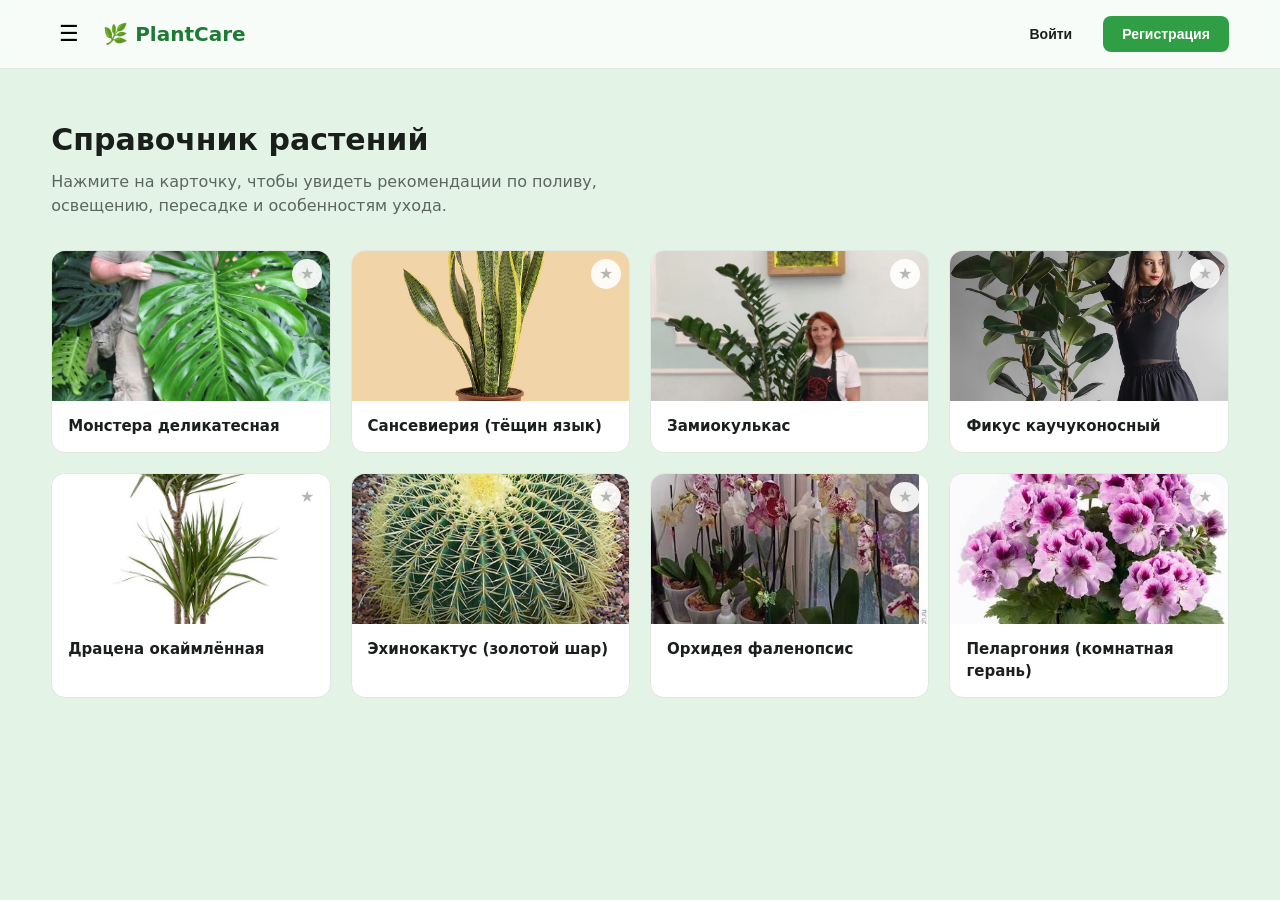
==== app/FrontEnd/catalog.html @ ca209382 "front initial" ====
<!DOCTYPE html>
<html lang="ru">
<head>
<meta charset="UTF-8">
<meta name="viewport" content="width=device-width, initial-scale=1.0">
<title>Справочник растений — PlantCare</title>
<link rel="stylesheet" href="style.css">
<link rel="stylesheet" href="catalog.css">
</head>
<body>

<header class="site-header">
  <div class="container header-inner">
    <button class="burger" id="burgerBtn" aria-label="Открыть меню" aria-expanded="false">☰</button>

    <a href="index.html" class="logo">🌿 PlantCare</a>

    <div class="auth-actions">
      <button class="btn btn-ghost" id="loginBtn">Войти</button>
      <button class="btn btn-primary" id="registerBtn">Регистрация</button>
    </div>
  </div>
</header>

<div class="sidebar-overlay" id="sidebarOverlay"></div>

<aside class="sidebar" id="sidebar" aria-hidden="true">
  <div class="sidebar-header">
    <span class="logo">🌿 PlantCare</span>
    <button class="sidebar-close" id="sidebarClose" aria-label="Закрыть меню">✕</button>
  </div>
  <nav class="sidebar-nav">
    <a href="catalog.html" class="sidebar-link active">📖 Справочник</a>
    <a href="index.html#my-plants" class="sidebar-link">🪴 Мои растения</a>
    <a href="favorites.html" class="sidebar-link">⭐ Избранное</a>
    <a href="index.html#reminders" class="sidebar-link">🔔 Напоминания</a>
  </nav>
</aside>

<main class="catalog-page">
  <div class="container">
    <h1 class="catalog-title">Справочник растений</h1>
    <p class="catalog-subtitle">Нажмите на карточку, чтобы увидеть рекомендации по поливу, освещению, пересадке и особенностям ухода.</p>

    <div class="catalog-grid" id="catalogGrid" data-mode="all"></div>
  </div>
</main>

<div class="modal-overlay" id="modalOverlay"></div>
<div class="plant-modal" id="plantModal" aria-hidden="true">
  <button class="modal-close" id="modalClose" aria-label="Закрыть карточку">✕</button>
  <div class="modal-content" id="modalContent"></div>
</div>

<div class="auth-overlay" id="authOverlay"></div>

<div class="auth-modal" id="loginModal" aria-hidden="true">
  <button class="auth-modal-close" id="loginModalClose" aria-label="Закрыть">✕</button>
  <h2>Вход</h2>
  <form class="auth-form" id="loginForm">
    <label>Email
      <input type="email" name="email" required>
    </label>
    <label>Пароль
      <input type="password" name="password" required>
    </label>
    <button type="submit" class="btn btn-primary btn-block">Войти</button>
  </form>
  <p class="auth-switch">Нет аккаунта? <a href="#" id="switchToRegister">Зарегистрироваться</a></p>
</div>

<div class="auth-modal" id="registerModal" aria-hidden="true">
  <button class="auth-modal-close" id="registerModalClose" aria-label="Закрыть">✕</button>
  <h2>Регистрация</h2>
  <form class="auth-form" id="registerForm">
    <label>Имя
      <input type="text" name="name" required>
    </label>
    <label>Email
      <input type="email" name="email" required>
    </label>
    <label>Пароль
      <input type="password" name="password" required minlength="6">
    </label>
    <button type="submit" class="btn btn-primary btn-block">Зарегистрироваться</button>
  </form>
  <p class="auth-switch">Уже есть аккаунт? <a href="#" id="switchToLogin">Войти</a></p>
</div>

<script src="plants-data.js"></script>
<script src="catalog.js"></script>
<script src="script.js"></script>
</body>
</html>
---- app/FrontEnd/style.css ----
:root {
  --green: #2f9e44;
  --green-dark: #1f7a35;
  --green-light: #e6f4ea;
  --text: #1b1f1c;
  --text-muted: #5c665e;
  --border: #dfe7e1;
  --bg: #e3f4e7;
}

* { box-sizing: border-box; }

html, body {
  height: 100%;
}

body {
  margin: 0;
  font-family: "Segoe UI", system-ui, -apple-system, sans-serif;
  color: var(--text);
  line-height: 1.5;
  background: var(--bg);
}

.container {
  width: 92%;
  margin: 0 auto;
}

.site-header {
  position: sticky;
  top: 0;
  background: rgba(255, 255, 255, 0.7);
  backdrop-filter: blur(8px);
  border-bottom: 1px solid var(--border);
  z-index: 10;
}

.header-inner {
  display: flex;
  align-items: center;
  justify-content: space-between;
  height: 68px;
}

.logo {
  font-size: 20px;
  font-weight: 700;
  color: var(--green-dark);
  text-decoration: none;
  flex-shrink: 0;
}

.auth-actions {
  display: flex;
  gap: 12px;
  flex-shrink: 0;
  margin-left: auto;
}

.burger {
  display: flex;
  align-items: center;
  justify-content: center;
  background: none;
  border: none;
  font-size: 22px;
  cursor: pointer;
  padding: 4px 8px;
  margin-right: 16px;
  border-radius: 8px;
}

.burger:hover {
  background: var(--green-light);
}

.sidebar {
  position: fixed;
  top: 0;
  left: 0;
  height: 100%;
  width: 260px;
  background: #fff;
  border-right: 1px solid var(--border);
  z-index: 30;
  transform: translateX(-100%);
  transition: transform .25s ease;
  display: flex;
  flex-direction: column;
}

.sidebar.open {
  transform: translateX(0);
}

.sidebar-header {
  display: flex;
  align-items: center;
  justify-content: space-between;
  height: 68px;
  padding: 0 20px;
  border-bottom: 1px solid var(--border);
  flex-shrink: 0;
}

.sidebar-close {
  background: none;
  border: none;
  font-size: 18px;
  cursor: pointer;
  color: var(--text-muted);
  padding: 4px 8px;
  border-radius: 8px;
}

.sidebar-close:hover {
  background: var(--green-light);
  color: var(--green-dark);
}

.sidebar-nav {
  display: flex;
  flex-direction: column;
  padding: 12px 0;
}

.sidebar-link {
  display: flex;
  align-items: center;
  gap: 10px;
  padding: 12px 20px;
  color: var(--text);
  text-decoration: none;
  font-size: 15px;
  border-left: 3px solid transparent;
}

.sidebar-link:hover {
  background: var(--green-light);
}

.sidebar-link.active {
  border-left-color: var(--green);
  color: var(--green-dark);
  font-weight: 600;
  background: var(--green-light);
}

.sidebar-overlay {
  position: fixed;
  inset: 0;
  background: rgba(27, 31, 28, 0.35);
  z-index: 20;
  opacity: 0;
  pointer-events: none;
  transition: opacity .25s ease;
}

.sidebar-overlay.visible {
  opacity: 1;
  pointer-events: auto;
}

.btn {
  border-radius: 8px;
  border: 1px solid transparent;
  padding: 9px 18px;
  font-size: 14px;
  font-weight: 600;
  cursor: pointer;
  transition: background .15s, color .15s, border-color .15s;
}

.btn-primary {
  background: var(--green);
  color: #fff;
}
.btn-primary:hover { background: var(--green-dark); }

.btn-ghost {
  background: transparent;
  color: var(--text);
}
.btn-ghost:hover { color: var(--green-dark); }

.btn-outline {
  background: transparent;
  border-color: var(--green);
  color: var(--green-dark);
}
.btn-outline:hover { background: var(--green-light); }

.btn-lg {
  padding: 13px 26px;
  font-size: 16px;
}

.btn-block {
  width: 100%;
  padding: 11px 18px;
}

.auth-overlay {
  position: fixed;
  inset: 0;
  background: rgba(27, 31, 28, 0.45);
  z-index: 55;
  opacity: 0;
  pointer-events: none;
  transition: opacity .25s ease;
}

.auth-overlay.visible {
  opacity: 1;
  pointer-events: auto;
}

.auth-modal {
  display: none;
  position: fixed;
  top: 50%;
  left: 50%;
  transform: translate(-50%, -50%) scale(0.96);
  width: min(380px, 90vw);
  background: #fff;
  border-radius: 16px;
  box-shadow: 0 24px 60px rgba(0, 0, 0, 0.25);
  padding: 28px 28px 24px;
  z-index: 60;
  opacity: 0;
  transition: opacity .2s ease, transform .2s ease;
}

.auth-modal.open {
  display: block;
}

.auth-modal.visible {
  opacity: 1;
  transform: translate(-50%, -50%) scale(1);
}

.auth-modal h2 {
  margin: 0 0 20px;
  font-size: 20px;
}

.auth-modal-close {
  position: absolute;
  top: 12px;
  right: 12px;
  width: 30px;
  height: 30px;
  border-radius: 50%;
  border: none;
  background: transparent;
  font-size: 14px;
  cursor: pointer;
  color: var(--text-muted);
}

.auth-modal-close:hover {
  background: var(--green-light);
  color: var(--green-dark);
}

.auth-form {
  display: flex;
  flex-direction: column;
  gap: 14px;
}

.auth-form label {
  display: flex;
  flex-direction: column;
  gap: 6px;
  font-size: 13px;
  color: var(--text-muted);
}

.auth-form input {
  padding: 10px 12px;
  border: 1px solid var(--border);
  border-radius: 8px;
  font-size: 14px;
  font-family: inherit;
  color: var(--text);
}

.auth-form input:focus {
  outline: none;
  border-color: var(--green);
}

.auth-form .btn {
  margin-top: 4px;
}

.auth-switch {
  margin: 16px 0 0;
  font-size: 13px;
  color: var(--text-muted);
  text-align: center;
}

.auth-switch a {
  color: var(--green-dark);
  font-weight: 600;
  text-decoration: none;
}

.auth-switch a:hover {
  text-decoration: underline;
}

.hero {
  padding: 72px 0;
  background: radial-gradient(ellipse 900px 500px at 20% 0%, var(--green-light), transparent 70%);
}

.hero-inner {
  display: flex;
  align-items: center;
  gap: 48px;
}

.hero-text { flex: 1.2; }

.hero-text h1 {
  font-size: 40px;
  line-height: 1.2;
  margin: 0 0 16px;
}

.hero-text p {
  font-size: 17px;
  color: var(--text-muted);
  margin: 0 0 28px;
  max-width: 520px;
}

.hero-actions {
  display: flex;
  gap: 14px;
  flex-wrap: wrap;
}

.hero-image {
  flex: 1;
  display: flex;
  justify-content: center;
}

.hero-placeholder {
  width: 280px;
  height: 280px;
  border-radius: 50%;
  background: #fff;
  border: 1px solid var(--border);
  display: flex;
  align-items: center;
  justify-content: center;
  font-size: 64px;
  box-shadow: 0 12px 32px rgba(47, 158, 68, 0.15);
}

.features {
  padding: 72px 0;
}

.features h2 {
  text-align: center;
  font-size: 28px;
  margin: 0 0 40px;
}

.features-grid {
  display: grid;
  grid-template-columns: repeat(4, 1fr);
  gap: 20px;
}

.feature-card {
  background: #fff;
  border: 1px solid var(--border);
  border-radius: 14px;
  padding: 24px;
  scroll-margin-top: 90px;
  display: block;
  color: inherit;
  text-decoration: none;
  transition: border-color .15s, transform .15s;
}

a.feature-card:hover {
  border-color: var(--green);
  transform: translateY(-2px);
}

.feature-icon {
  font-size: 30px;
  margin-bottom: 12px;
}

.feature-card h3 {
  font-size: 17px;
  margin: 0 0 8px;
}

.feature-card p {
  font-size: 14px;
  color: var(--text-muted);
  margin: 0;
}

.site-footer {
  border-top: 1px solid var(--border);
  padding: 24px 0;
  color: var(--text-muted);
  font-size: 14px;
}

.footer-inner {
  display: flex;
  justify-content: space-between;
  align-items: center;
}

.footer-links {
  display: flex;
  gap: 20px;
}

.footer-links a {
  color: var(--text-muted);
  text-decoration: none;
}

@media (max-width: 860px) {
  .hero-inner { flex-direction: column; }
  .hero-text p { max-width: 100%; }
  .features-grid { grid-template-columns: repeat(2, 1fr); }
}

@media (max-width: 520px) {
  .auth-actions .btn-ghost { display: none; }
  .features-grid { grid-template-columns: 1fr; }
  .hero-text h1 { font-size: 30px; }
}
---- app/FrontEnd/catalog.css ----
.catalog-page {
  padding: 48px 0 80px;
}

.catalog-title {
  font-size: 30px;
  margin: 0 0 8px;
}

.catalog-subtitle {
  color: var(--text-muted);
  margin: 0 0 32px;
  max-width: 640px;
}

.catalog-grid {
  display: grid;
  grid-template-columns: repeat(auto-fill, minmax(220px, 1fr));
  gap: 20px;
}

.plant-card {
  background: #fff;
  border: 1px solid var(--border);
  border-radius: 14px;
  overflow: hidden;
  cursor: pointer;
  transition: border-color .15s, box-shadow .15s, transform .15s;
}

.plant-card:hover {
  border-color: var(--green);
  box-shadow: 0 8px 20px rgba(47, 158, 68, 0.12);
  transform: translateY(-2px);
}

.plant-card-image {
  position: relative;
  height: 150px;
  display: flex;
  align-items: center;
  justify-content: center;
  background: var(--green-light);
  font-size: 56px;
}

.plant-card-image img {
  width: 100%;
  height: 100%;
  object-fit: cover;
}

.plant-card-name {
  padding: 14px 16px;
  font-size: 15px;
  font-weight: 600;
}

.favorite-star {
  position: absolute;
  top: 8px;
  right: 8px;
  width: 30px;
  height: 30px;
  border: none;
  border-radius: 50%;
  background: rgba(255, 255, 255, 0.9);
  color: #b4b8b3;
  font-size: 16px;
  line-height: 1;
  cursor: pointer;
  display: flex;
  align-items: center;
  justify-content: center;
  transition: color .15s, transform .15s;
}

.favorite-star:hover {
  transform: scale(1.1);
}

.favorite-star.active {
  color: #f2b705;
}

.catalog-empty {
  color: var(--text-muted);
  font-size: 15px;
}

.catalog-empty a {
  color: var(--green-dark);
}

.modal-overlay {
  position: fixed;
  inset: 0;
  background: rgba(27, 31, 28, 0.45);
  z-index: 40;
  opacity: 0;
  pointer-events: none;
  transition: opacity .3s ease;
}

.modal-overlay.visible {
  opacity: 1;
  pointer-events: auto;
}

.plant-modal {
  display: none;
  position: fixed;
  background: #fff;
  border-radius: 14px;
  box-shadow: 0 24px 60px rgba(0, 0, 0, 0.25);
  z-index: 50;
  overflow: hidden;
  transition: top .35s ease, left .35s ease, width .35s ease, height .35s ease, border-radius .35s ease;
}

.plant-modal.open {
  display: block;
}

.modal-close {
  position: absolute;
  top: 12px;
  right: 12px;
  width: 32px;
  height: 32px;
  border-radius: 50%;
  border: none;
  background: rgba(255, 255, 255, 0.9);
  font-size: 15px;
  cursor: pointer;
  z-index: 2;
}

.modal-close:hover {
  background: var(--green-light);
}

.modal-content {
  height: 100%;
  overflow-y: auto;
}

.modal-image {
  height: 130px;
  display: flex;
  align-items: center;
  justify-content: center;
  background: var(--green-light);
  font-size: 64px;
  flex-shrink: 0;
}

.modal-image img {
  width: 100%;
  height: 100%;
  object-fit: cover;
}

.modal-body {
  padding: 16px 24px 20px;
}

.modal-body h2 {
  font-size: 20px;
  margin: 0 0 8px;
}

.toxic-badge {
  display: inline-flex;
  align-items: center;
  gap: 6px;
  font-size: 13px;
  font-weight: 600;
  padding: 4px 12px;
  border-radius: 999px;
  margin-bottom: 14px;
}

.toxic-badge.danger {
  background: #fdecec;
  color: #b3261e;
}

.toxic-badge.safe {
  background: var(--green-light);
  color: var(--green-dark);
}

.modal-section {
  margin-bottom: 14px;
}

.modal-section:last-child {
  margin-bottom: 0;
}

.modal-section-title {
  font-size: 13px;
  font-weight: 600;
  color: var(--text-muted);
  text-transform: uppercase;
  letter-spacing: .02em;
  margin: 0 0 4px;
  display: flex;
  align-items: center;
  gap: 6px;
}

.modal-text {
  font-size: 15px;
  margin: 0;
  line-height: 1.6;
}

.text-block .full-text {
  display: none;
}

.text-block.expanded .full-text {
  display: block;
}

.text-block.expanded .short-text {
  display: none;
}

.expand-toggle {
  background: none;
  border: none;
  color: var(--green-dark);
  font-size: 14px;
  font-weight: 600;
  padding: 4px 0;
  margin-top: 2px;
  cursor: pointer;
}

.expand-toggle:hover {
  text-decoration: underline;
}

@media (max-width: 520px) {
  .catalog-grid { grid-template-columns: repeat(2, 1fr); }
}
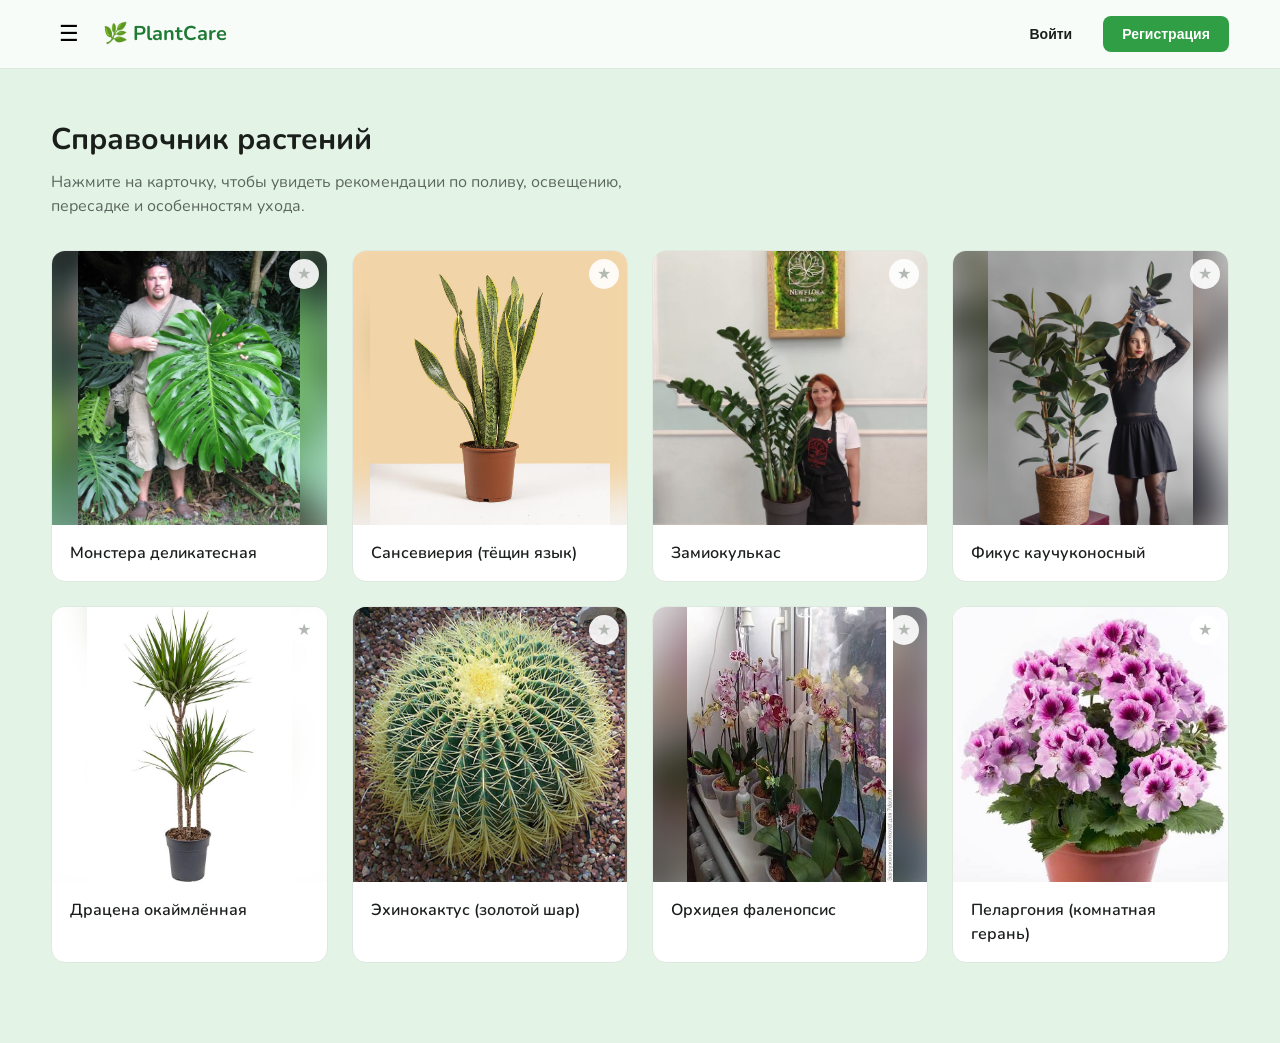
==== commit dad0494a: "add own plants" ====
--- a/app/FrontEnd/catalog.html
+++ b/app/FrontEnd/catalog.html
@@ -31,7 +31,7 @@
   </div>
   <nav class="sidebar-nav">
     <a href="catalog.html" class="sidebar-link active">📖 Справочник</a>
-    <a href="index.html#my-plants" class="sidebar-link">🪴 Мои растения</a>
+    <a href="my-plants.html" class="sidebar-link">🪴 Мои растения</a>
     <a href="favorites.html" class="sidebar-link">⭐ Избранное</a>
     <a href="index.html#reminders" class="sidebar-link">🔔 Напоминания</a>
   </nav>
@@ -48,6 +48,9 @@
 
 <div class="modal-overlay" id="modalOverlay"></div>
 <div class="plant-modal" id="plantModal" aria-hidden="true">
+  <button class="modal-copy-link" id="modalCopyLink" aria-label="Скопировать ссылку на карточку">
+    <span class="copy-icon">🔗</span><span class="copy-label">Ссылка</span>
+  </button>
   <button class="modal-close" id="modalClose" aria-label="Закрыть карточку">✕</button>
   <div class="modal-content" id="modalContent"></div>
 </div>
--- a/app/FrontEnd/style.css
+++ b/app/FrontEnd/style.css
@@ -1,3 +1,5 @@
+@import url('https://fonts.googleapis.com/css2?family=Nunito:wght@400;500;600;700;800&display=swap');
+
 :root {
   --green: #2f9e44;
   --green-dark: #1f7a35;
@@ -6,6 +8,7 @@
   --text-muted: #5c665e;
   --border: #dfe7e1;
   --bg: #e3f4e7;
+  --font: "Nunito", "Segoe UI", system-ui, -apple-system, sans-serif;
 }
 
 * { box-sizing: border-box; }
@@ -16,10 +19,11 @@
 
 body {
   margin: 0;
-  font-family: "Segoe UI", system-ui, -apple-system, sans-serif;
+  font-family: var(--font);
   color: var(--text);
   line-height: 1.5;
   background: var(--bg);
+  -webkit-font-smoothing: antialiased;
 }
 
 .container {
@@ -316,7 +320,9 @@
 
 .hero {
   padding: 72px 0;
-  background: radial-gradient(ellipse 900px 500px at 20% 0%, var(--green-light), transparent 70%);
+  background:
+    radial-gradient(700px 700px at 82% 42%, #c3e7cf, transparent 60%),
+    radial-gradient(1000px 560px at 16% -10%, #cdead7, transparent 64%);
 }
 
 .hero-inner {
--- a/app/FrontEnd/catalog.css
+++ b/app/FrontEnd/catalog.css
@@ -15,8 +15,8 @@
 
 .catalog-grid {
   display: grid;
-  grid-template-columns: repeat(auto-fill, minmax(220px, 1fr));
-  gap: 20px;
+  grid-template-columns: repeat(4, 1fr);
+  gap: 24px;
 }
 
 .plant-card {
@@ -36,23 +36,35 @@
 
 .plant-card-image {
   position: relative;
-  height: 150px;
+  aspect-ratio: 1 / 1;
   display: flex;
   align-items: center;
   justify-content: center;
   background: var(--green-light);
-  font-size: 56px;
+  font-size: 64px;
+  overflow: hidden;
+}
+
+.img-blur {
+  position: absolute;
+  inset: 0;
+  background-size: cover;
+  background-position: center;
+  filter: blur(16px) saturate(1.05);
+  transform: scale(1.2);
 }
 
 .plant-card-image img {
+  position: relative;
   width: 100%;
   height: 100%;
-  object-fit: cover;
+  object-fit: contain;
+  z-index: 1;
 }
 
 .plant-card-name {
-  padding: 14px 16px;
-  font-size: 15px;
+  padding: 16px 18px;
+  font-size: 16px;
   font-weight: 600;
 }
 
@@ -60,6 +72,7 @@
   position: absolute;
   top: 8px;
   right: 8px;
+  z-index: 2;
   width: 30px;
   height: 30px;
   border: none;
@@ -133,11 +146,45 @@
   background: rgba(255, 255, 255, 0.9);
   font-size: 15px;
   cursor: pointer;
-  z-index: 2;
+  z-index: 3;
 }
 
 .modal-close:hover {
   background: var(--green-light);
+}
+
+.modal-copy-link {
+  position: absolute;
+  top: 12px;
+  left: 12px;
+  display: inline-flex;
+  align-items: center;
+  gap: 6px;
+  height: 32px;
+  padding: 0 12px;
+  border: none;
+  border-radius: 999px;
+  background: rgba(255, 255, 255, 0.92);
+  color: var(--green-dark);
+  font-family: inherit;
+  font-size: 13px;
+  font-weight: 600;
+  cursor: pointer;
+  z-index: 3;
+  transition: background .15s;
+}
+
+.modal-copy-link:hover {
+  background: var(--green-light);
+}
+
+.modal-copy-link.copied {
+  background: var(--green);
+  color: #fff;
+}
+
+.modal-copy-link .copy-icon {
+  font-size: 13px;
 }
 
 .modal-content {
@@ -146,19 +193,23 @@
 }
 
 .modal-image {
-  height: 130px;
+  position: relative;
+  height: 150px;
   display: flex;
   align-items: center;
   justify-content: center;
   background: var(--green-light);
   font-size: 64px;
   flex-shrink: 0;
+  overflow: hidden;
 }
 
 .modal-image img {
+  position: relative;
   width: 100%;
   height: 100%;
-  object-fit: cover;
+  object-fit: contain;
+  z-index: 1;
 }
 
 .modal-body {
@@ -173,22 +224,43 @@
 .toxic-badge {
   display: inline-flex;
   align-items: center;
-  gap: 6px;
-  font-size: 13px;
-  font-weight: 600;
-  padding: 4px 12px;
-  border-radius: 999px;
+  gap: 7px;
+  font-size: 12px;
+  font-weight: 600;
+  letter-spacing: .02em;
+  text-transform: uppercase;
+  padding: 5px 11px 5px 9px;
+  border-radius: 8px;
+  border: 1px solid transparent;
   margin-bottom: 14px;
 }
 
+.toxic-badge::before {
+  content: '';
+  width: 7px;
+  height: 7px;
+  border-radius: 50%;
+  flex-shrink: 0;
+}
+
 .toxic-badge.danger {
-  background: #fdecec;
-  color: #b3261e;
+  background: #fadbd7;
+  color: #9e3128;
+  border-color: #e0a29a;
+}
+
+.toxic-badge.danger::before {
+  background: #e0483c;
 }
 
 .toxic-badge.safe {
-  background: var(--green-light);
+  background: #d8edde;
   color: var(--green-dark);
+  border-color: #9ccdab;
+}
+
+.toxic-badge.safe::before {
+  background: var(--green);
 }
 
 .modal-section {
@@ -244,6 +316,14 @@
   text-decoration: underline;
 }
 
+@media (max-width: 1100px) {
+  .catalog-grid { grid-template-columns: repeat(3, 1fr); }
+}
+
+@media (max-width: 820px) {
+  .catalog-grid { grid-template-columns: repeat(2, 1fr); }
+}
+
 @media (max-width: 520px) {
-  .catalog-grid { grid-template-columns: repeat(2, 1fr); }
-}
+  .catalog-grid { grid-template-columns: 1fr; }
+}
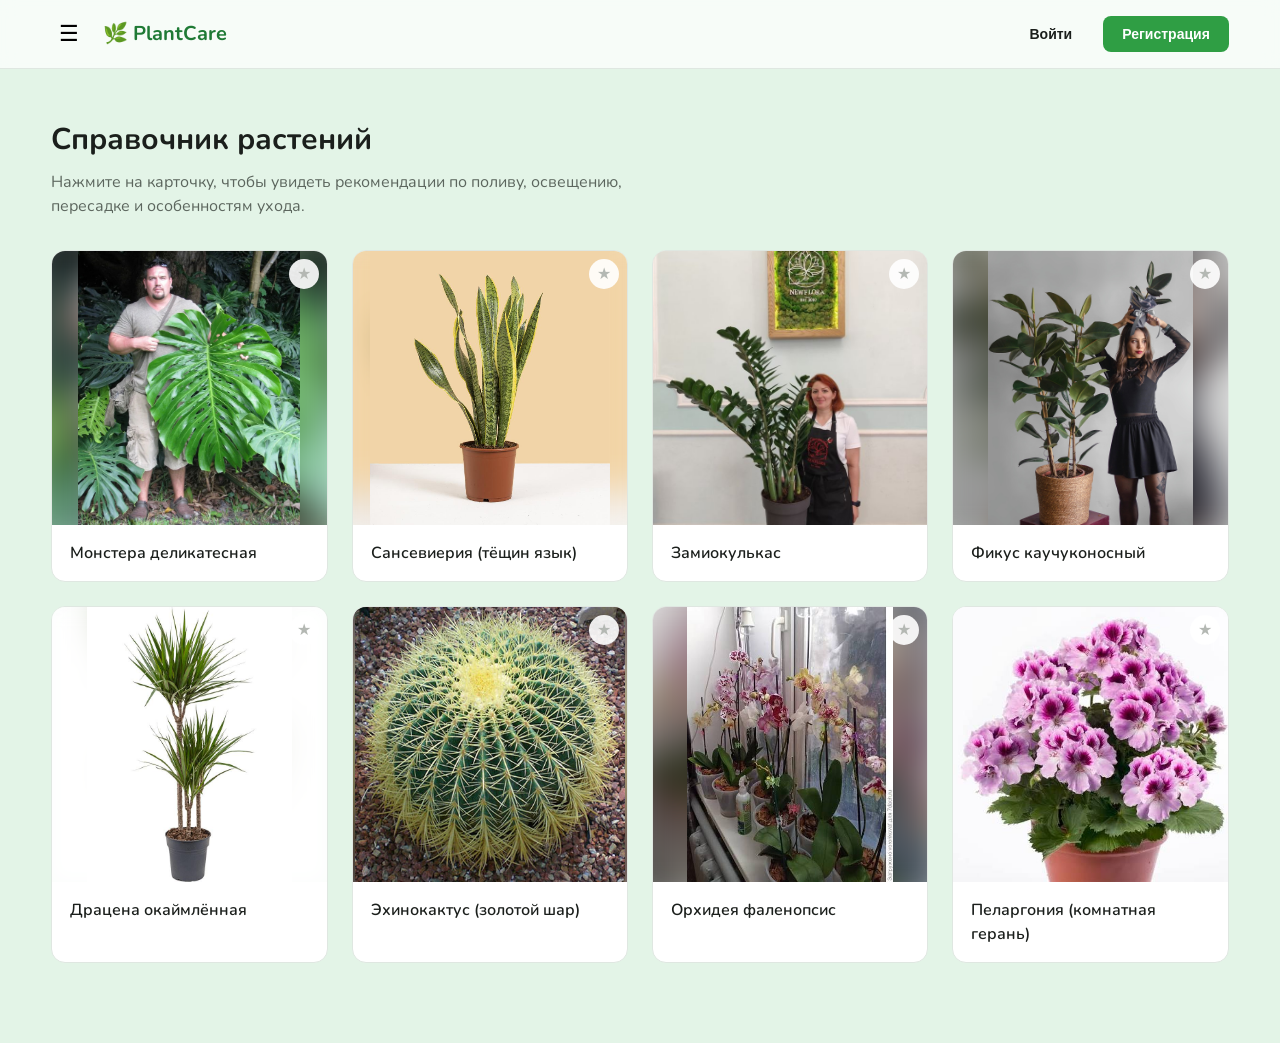
==== commit a7520158: "merged back and front and bag fix" ====
--- a/app/FrontEnd/catalog.html
+++ b/app/FrontEnd/catalog.html
@@ -18,6 +18,10 @@
     <div class="auth-actions">
       <button class="btn btn-ghost" id="loginBtn">Войти</button>
       <button class="btn btn-primary" id="registerBtn">Регистрация</button>
+      <div class="user-chip" id="userChip" hidden>
+        <span class="user-chip-name" id="userChipName"></span>
+        <button class="btn btn-ghost" id="logoutBtn">Выйти</button>
+      </div>
     </div>
   </div>
 </header>
@@ -67,6 +71,7 @@
     <label>Пароль
       <input type="password" name="password" required>
     </label>
+    <p class="auth-error" id="loginError" hidden></p>
     <button type="submit" class="btn btn-primary btn-block">Войти</button>
   </form>
   <p class="auth-switch">Нет аккаунта? <a href="#" id="switchToRegister">Зарегистрироваться</a></p>
@@ -85,11 +90,13 @@
     <label>Пароль
       <input type="password" name="password" required minlength="6">
     </label>
+    <p class="auth-error" id="registerError" hidden></p>
     <button type="submit" class="btn btn-primary btn-block">Зарегистрироваться</button>
   </form>
   <p class="auth-switch">Уже есть аккаунт? <a href="#" id="switchToLogin">Войти</a></p>
 </div>
 
+<script src="auth.js"></script>
 <script src="plants-data.js"></script>
 <script src="catalog.js"></script>
 <script src="script.js"></script>
--- a/app/FrontEnd/style.css
+++ b/app/FrontEnd/style.css
@@ -13,6 +13,8 @@
 
 * { box-sizing: border-box; }
 
+[hidden] { display: none !important; }
+
 html, body {
   height: 100%;
 }
@@ -57,9 +59,22 @@
 
 .auth-actions {
   display: flex;
+  align-items: center;
   gap: 12px;
   flex-shrink: 0;
   margin-left: auto;
+}
+
+.user-chip {
+  display: flex;
+  align-items: center;
+  gap: 10px;
+}
+
+.user-chip-name {
+  font-size: 14px;
+  font-weight: 600;
+  color: var(--text);
 }
 
 .burger {
@@ -318,6 +333,12 @@
   text-decoration: underline;
 }
 
+.auth-error {
+  color: #b3261e;
+  font-size: 13px;
+  margin: 0;
+}
+
 .hero {
   padding: 72px 0;
   background:
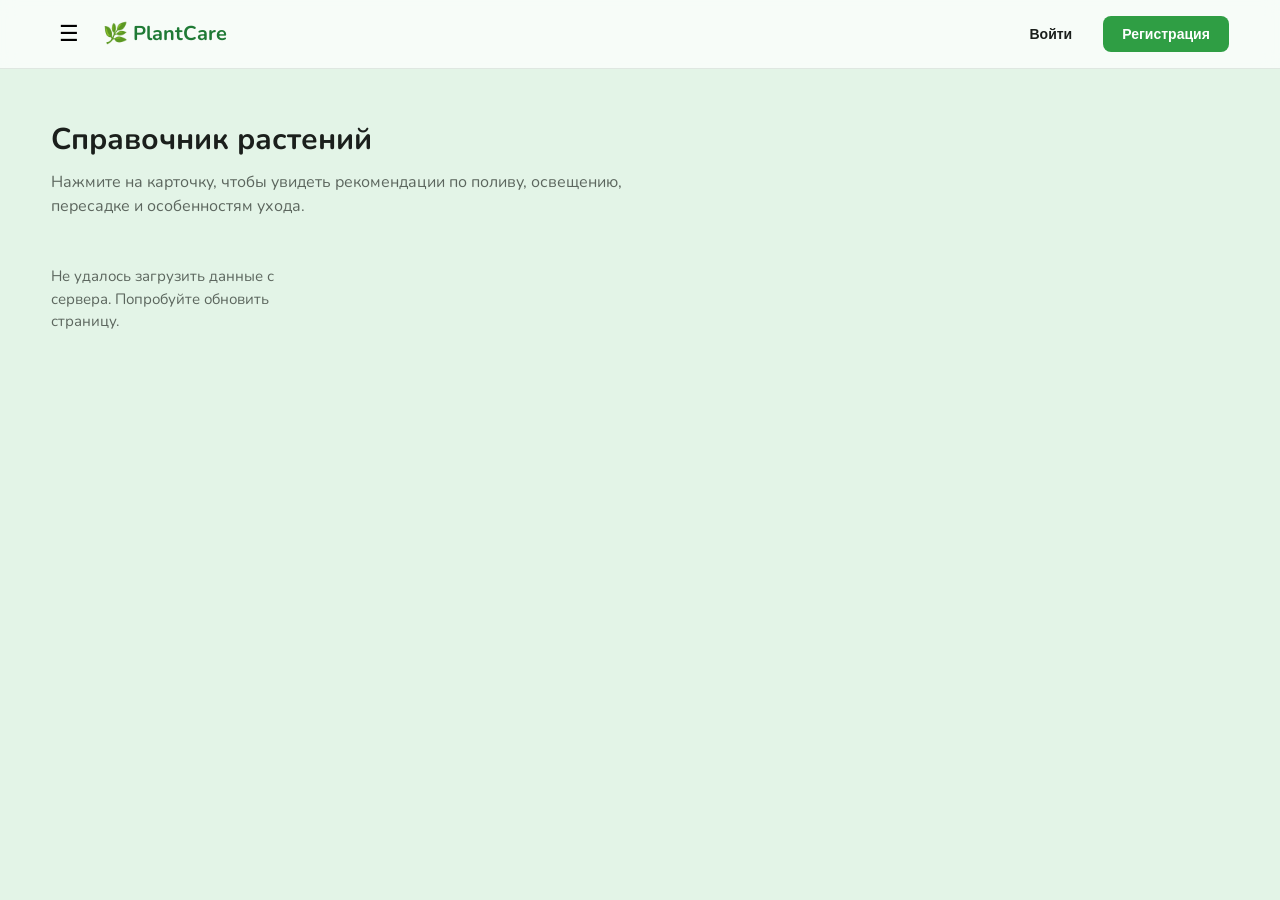
==== commit 4cdb1185: "added notification" ====
--- a/app/FrontEnd/catalog.html
+++ b/app/FrontEnd/catalog.html
@@ -37,7 +37,7 @@
     <a href="catalog.html" class="sidebar-link active">📖 Справочник</a>
     <a href="my-plants.html" class="sidebar-link">🪴 Мои растения</a>
     <a href="favorites.html" class="sidebar-link">⭐ Избранное</a>
-    <a href="index.html#reminders" class="sidebar-link">🔔 Напоминания</a>
+    <a href="reminders.html" class="sidebar-link">🔔 Напоминания <span class="nav-badge" id="reminderBadge" hidden>0</span></a>
   </nav>
 </aside>
 
@@ -97,7 +97,7 @@
 </div>
 
 <script src="auth.js"></script>
-<script src="plants-data.js"></script>
+<script src="notifications.js"></script>
 <script src="catalog.js"></script>
 <script src="script.js"></script>
 </body>
--- a/app/FrontEnd/style.css
+++ b/app/FrontEnd/style.css
@@ -157,6 +157,22 @@
 
 .sidebar-link:hover {
   background: var(--green-light);
+}
+
+.nav-badge {
+  margin-left: auto;
+  display: inline-flex;
+  align-items: center;
+  justify-content: center;
+  min-width: 20px;
+  height: 20px;
+  padding: 0 6px;
+  background: var(--green);
+  color: #fff;
+  border-radius: 999px;
+  font-size: 12px;
+  font-weight: 700;
+  line-height: 1;
 }
 
 .sidebar-link.active {
@@ -300,16 +316,23 @@
 
 .auth-form input {
   padding: 10px 12px;
-  border: 1px solid var(--border);
+  border: 1.5px solid #b7cdba;
   border-radius: 8px;
   font-size: 14px;
   font-family: inherit;
   color: var(--text);
+  box-shadow: 0 0 0 3px rgba(47, 158, 68, 0.08);
+  transition: border-color .15s, box-shadow .15s;
+}
+
+.auth-form input:hover {
+  border-color: #8ab894;
 }
 
 .auth-form input:focus {
   outline: none;
   border-color: var(--green);
+  box-shadow: 0 0 0 3px rgba(47, 158, 68, 0.22);
 }
 
 .auth-form .btn {
